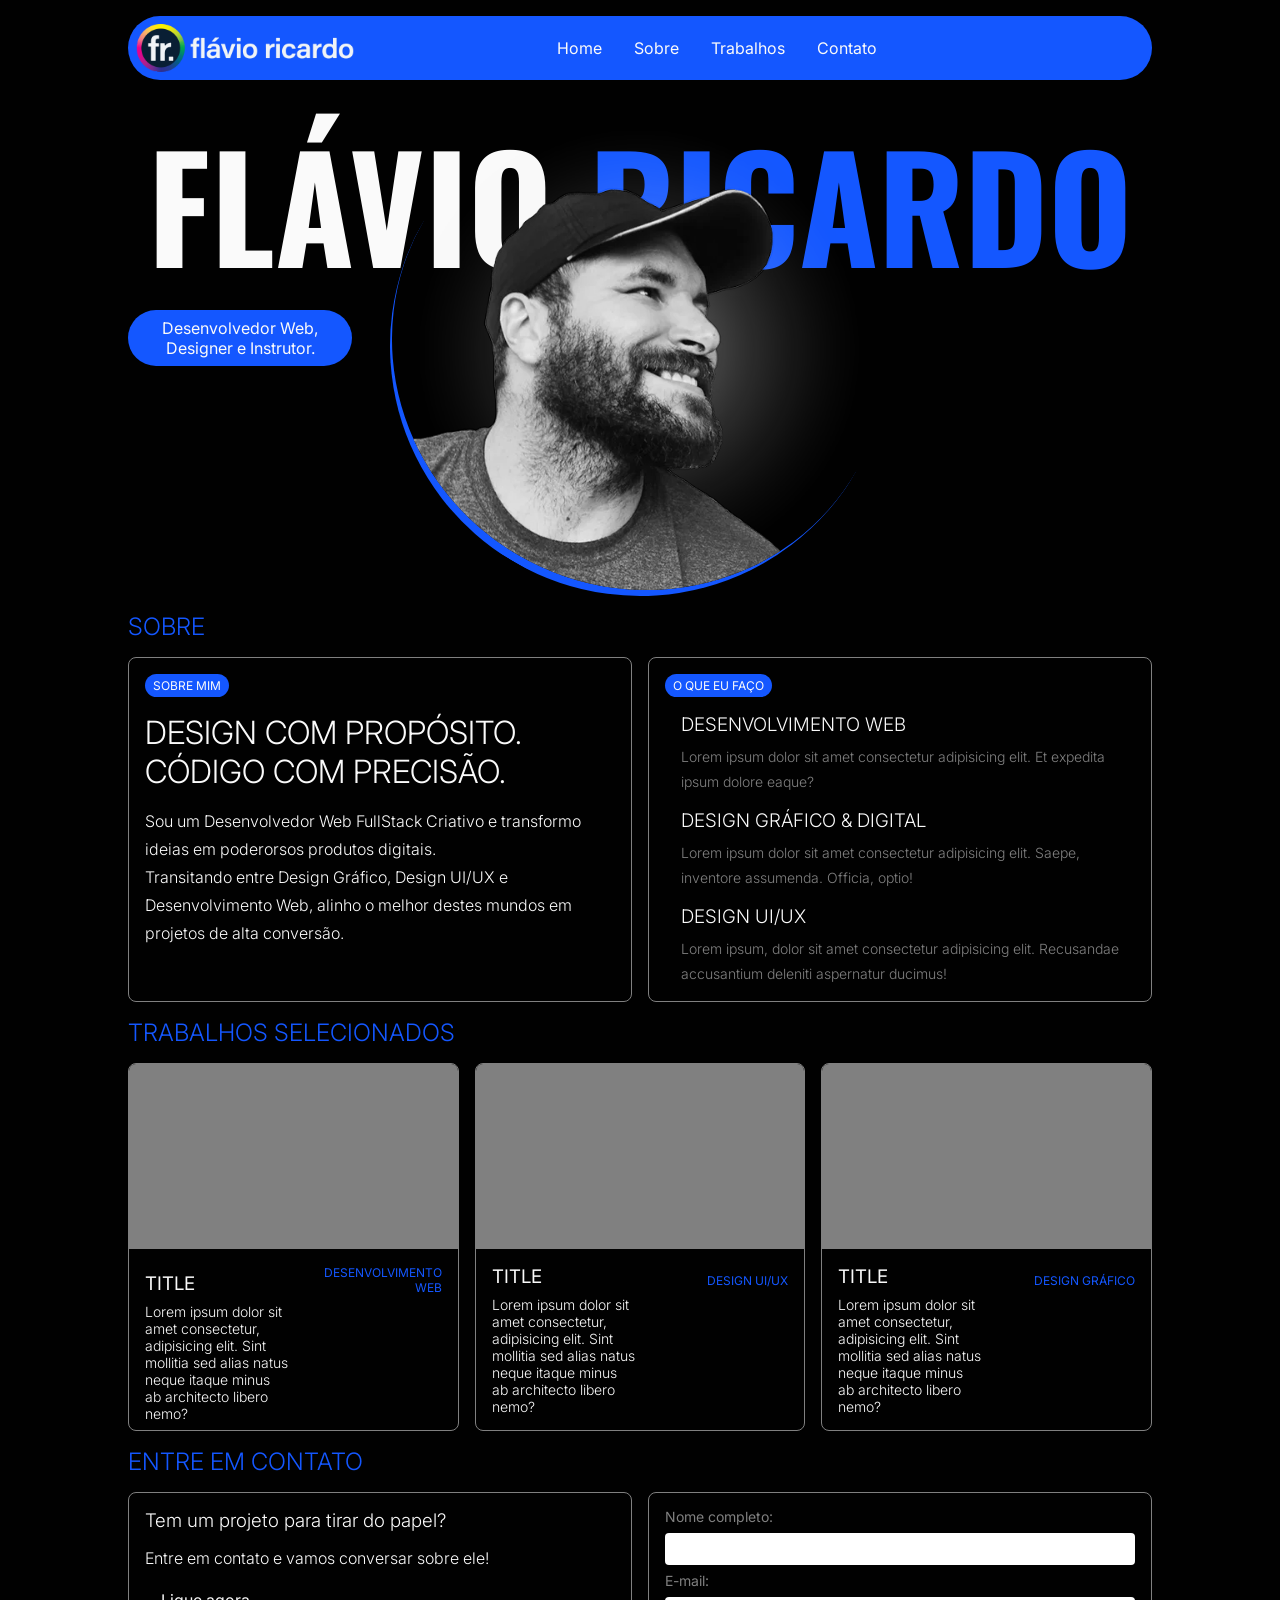
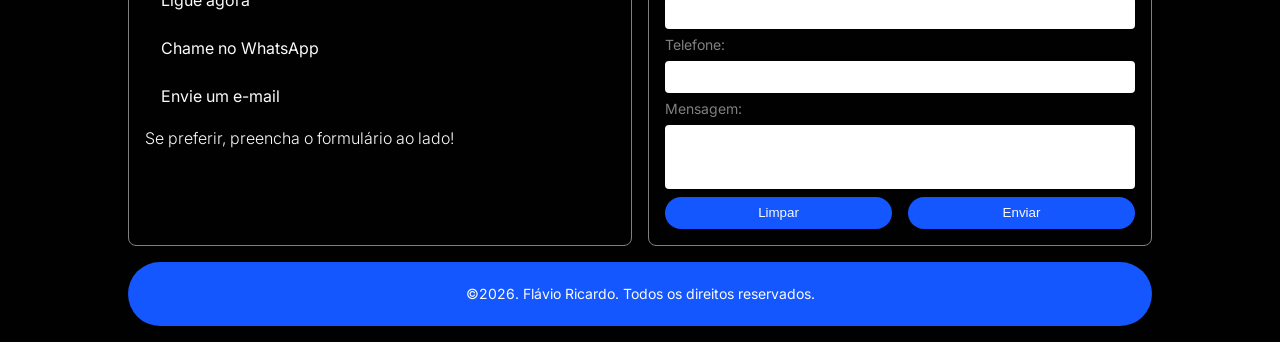
==== index.html @ 8a60a55b "feat(copyright): adiciona funcionalidade que atualiza ano no rodapé automaticamente" ====
<!DOCTYPE html>
<html lang="pt-BR">

<head>
    <meta charset="UTF-8">
    <meta name="viewport" content="width=device-width, initial-scale=1.0">
    <title>Porfolio Flávio Ricardo</title>
    <link rel="stylesheet" href="css/style.css">
    <script src="js/script.js" defer></script>
    <script src="js/fontawesome.js" defer></script>
</head>

<body>
    <header>
        <div class="logo">
            <img src="assets/flavio-ricardo-logo-300.webp" alt="">
        </div>
        <ul class="menu">
            <li><a href="">Home</a></li>
            <li><a href="">Sobre</a></li>
            <li><a href="">Trabalhos</a></li>
            <li><a href="">Contato</a></li>
        </ul>
        <ul class="social">
            <li><a href=""><i class="fa-brands fa-instagram"></i></a></li>
            <li><a href=""><i class="fa-brands fa-github"></i></a></li>
            <li><a href=""><i class="fa-brands fa-youtube"></i></a></li>
            <li><a href=""><i class="fa-brands fa-behance"></i></a></li>
        </ul>

    </header>
    <main>
        <section class="hero" id="inicio">
            <h1><span>Flávio</span> Ricardo</h1>
            <p class="lead">Desenvolvedor Web, Designer e Instrutor.</p>
            <div class="foto">
                <img src="assets/flavio-ricardo-600p.webp" alt="">
            </div>
        </section>
        <section class="sobre" id="sobre">
            <h2>Sobre</h2>
            <div class="about">
                <div class="badge">
                    <span>Sobre mim</span>
                </div>
                <h2>Design com propósito. Código com precisão.</h2>
                <p>Sou um Desenvolvedor Web FullStack Criativo e transformo ideias em poderorsos produtos digitais.</p>
                <p>Transitando entre Design Gráfico, Design UI/UX e Desenvolvimento Web, alinho o melhor destes mundos
                    em projetos de alta conversão.</p>
            </div>
            <div class="whatido">
                <div class="badge">
                    <span>O que eu faço</span>
                </div>
                <ul>
                    <li>
                        <i class="fa-solid fa-code"></i>
                        <h3>Desenvolvimento Web</h3>
                        <p>Lorem ipsum dolor sit amet consectetur adipisicing elit. Et expedita ipsum dolore eaque?</p>
                    </li>
                    <li>
                        <i class="fa-solid fa-palette"></i>
                        <h3>Design Gráfico & Digital</h3>
                        <p>Lorem ipsum dolor sit amet consectetur adipisicing elit. Saepe, inventore assumenda. Officia,
                            optio!</p>
                    </li>
                    <li>
                        <i class="fa-solid fa-display"></i>
                        <h3>Design UI/UX</h3>
                        <p>Lorem ipsum, dolor sit amet consectetur adipisicing elit. Recusandae accusantium deleniti
                            aspernatur ducimus!</p>
                    </li>
                </ul>
            </div>
        </section>
        <section class="trabalhos" id="trabalhos">
            <h2>Trabalhos Selecionados</h2>
            <div class="cards">
                <div class="card">
                    <div class="jobFoto"></div>
                    <div class="text">
                        <h3>title</h3>
                        <p>Lorem ipsum dolor sit amet consectetur, adipisicing elit. Sint mollitia sed alias natus neque
                            itaque minus ab architecto libero nemo?</p>
                        <span class="tipo">Desenvolvimento Web</span>
                        <button type="button" class="btnOpen">
                            <i class="fa-solid fa-arrow-right"></i>
                        </button>
                    </div>
                </div>
                <div class="card">
                    <div class="jobFoto"></div>
                    <div class="text">
                        <h3>title</h3>
                        <p>Lorem ipsum dolor sit amet consectetur, adipisicing elit. Sint mollitia sed alias natus neque
                            itaque minus ab architecto libero nemo?</p>
                        <span class="tipo">Design UI/UX</span>
                        <button type="button" class="btnOpen">
                            <i class="fa-solid fa-arrow-right"></i>
                        </button>
                    </div>
                </div>
                <div class="card">
                    <div class="jobFoto"></div>
                    <div class="text">
                        <h3>title</h3>
                        <p>Lorem ipsum dolor sit amet consectetur, adipisicing elit. Sint mollitia sed alias natus neque
                            itaque minus ab architecto libero nemo?</p>
                        <span class="tipo">Design Gráfico</span>
                        <button type="button" class="btnOpen">
                            <i class="fa-solid fa-arrow-right"></i>
                        </button>
                    </div>
                </div>
            </div>
        </section>
        <section class="contato" id="contato">
            <h2>Entre em contato</h2>
            <div class="dadosContato">
                <h3>Tem um projeto para tirar do papel?</h3>
                <p>Entre em contato e vamos conversar sobre ele!</p>
                <a href="tel:+5511947091137">
                    <i class="fa-solid fa-mobile-screen"></i>
                    Ligue agora
                </a>
                <a href="https://wa.me/5511947091137">
                    <i class="fa-brands fa-whatsapp"></i>
                    Chame no WhatsApp
                </a>
                <a href="mailto:contact@flavioricardo.com.br">
                    <i class="fa-regular fa-paper-plane"></i>
                    Envie um e-mail
                </a>
                <p>Se preferir, preencha o formulário ao lado!</p>
            </div>

            <form class="formContato">
                <label for="nome">Nome completo:</label>
                <input type="text" name="nome" id="nome" required>
                <label for="email">E-mail:</label>
                <input type="email" name="email" id="email" required>
                <label for="telefone">Telefone:</label>
                <input type="tel" name="telefone" id="telefone" required>
                <label for="msg">Mensagem:</label>
                <textarea name="msg" id="msg" required></textarea>
                <div class="btns">
                    <button type="reset">Limpar</button>
                    <button type="button" id="enviar">Enviar</button>
                </div>
            </form>

        </section>
    </main>
    <footer>
        <p>&copy;<span id="year"></span>. Flávio Ricardo. Todos os direitos reservados.</p>
    </footer>
</body>

</html>
---- css/style.css ----
@import url('https://fonts.googleapis.com/css2?family=Inter:ital,opsz,wght@0,14..32,100..900;1,14..32,100..900&family=Oswald:wght@200..700&display=swap');

:root {
    --primary: #1457ff;
    --dark: #010101;
    --light: #fafafa;
    --gray: gray;
    --inter: "Inter", sans-serif;
    --oswald: "Oswald", sans-serif;
    ;
}

* {
    padding: 0;
    margin: 0;
    box-sizing: border-box;
}

body {
    width: 100%;
    padding: 1rem;
    background-color: var(--dark);
}

header {
    width: 1024px;
    height: 4rem;
    background-color: var(--primary);
    margin: 0 auto;
    border-radius: 2rem;
    display: flex;
    align-items: center;
    justify-content: space-between;
    padding: .5rem;

    .logo {
        height: 3rem;

        img {
            height: 100%;
            display: block;
        }
    }

    .menu {
        display: flex;
        align-items: center;
        justify-content: center;
        height: 3rem;
        font-family: var(--inter);

        li {
            list-style-type: none;

            a {
                color: var(--light);
                display: flex;
                height: 3rem;
                width: fit-content;
                padding: 0.5rem 1rem;
                align-items: center;
                justify-content: center;
                text-decoration: none;
            }
        }
    }

    .social {
        display: flex;
        justify-content: center;
        align-items: center;
        gap: 1rem;
        padding-right: 1rem;

        li {
            list-style-type: none;

            a {
                width: 2rem;
                height: 2rem;
                font-size: 1.25rem;
                color: var(--light);
            }
        }
    }
}

main {
    width: 1024px;
    margin: 1rem auto;
    display: flex;
    flex-direction: column;
    gap: 1rem;

    .hero {
        width: 100%;
        height: 500px;
        position: relative;

        h1 {
            font-size: 9rem;
            text-align: center;
            font-family: var(--oswald);
            text-transform: uppercase;
            color: var(--primary);

            span {
                color: var(--light);
            }
        }

        .lead {
            display: flex;
            justify-content: center;
            align-items: center;
            background-color: var(--primary);
            width: 14rem;
            padding: .5rem 1rem;
            font-family: var(--inter);
            border-radius: 6rem;
            text-align: center;
            color: var(--light);
        }

        .foto {
            width: 500px;
            height: 500px;
            border-radius: 50%;
            overflow: hidden;
            position: absolute;
            top: 0;
            left: 50%;
            transform: translateX(-50%) rotate(30deg);
            border-bottom: 8px solid var(--primary);

            img {
                width: 100%;
                display: block;
                filter: saturate(0);
                transform: rotate(-30deg);
            }
        }
    }

    .sobre {
        width: 100%;
        display: grid;
        grid-template-columns: repeat(2, 1fr);
        gap: 1rem;

        h2 {
            font-size: 1.5rem;
            color: var(--primary);
            text-transform: uppercase;
            grid-column: span 2;
            font-family: var(--inter);
            font-weight: 300;
        }

        .about,
        .whatido {
            border: 1px solid var(--gray);
            border-radius: .5rem;
            padding: 1rem;

            .badge {
                width: fit-content;
                padding: .25rem .5rem;
                background-color: var(--primary);
                font-family: var(--inter);
                font-size: .75rem;
                color: var(--light);
                border-radius: 2rem;
                text-transform: uppercase;
            }

            h2 {
                font-family: var(--inter);
                color: var(--light);
                padding: 1rem 0;
                font-size: 2rem;
                font-weight: 300;
                width: 20ch;
            }

            p {
                color: var(--light);
                font-family: var(--inter);
                font-weight: 300;
                line-height: 1.75;
            }

            ul {
                width: 100%;

                li {
                    list-style-type: none;
                    display: grid;
                    grid-template-columns: repeat(4rem, 1fr);
                    grid-template-rows: repeat(2, 2rem);
                    gap: 0 1rem;
                    padding: 1rem 0;

                    i {
                        grid-column: 1;
                        grid-row: 1;
                        color: var(--light);
                        font-size: 1.5rem;
                        display: flex;
                        justify-content: center;
                        align-items: center;
                    }

                    h3 {
                        grid-column: 2;
                        grid-row: 1;
                        color: var(--light);
                        font-family: var(--inter);
                        font-size: 1.25;
                        font-weight: 300;
                        text-transform: uppercase;
                    }

                    p {
                        grid-column: 2;
                        grid-row: 2;
                        font-size: .875rem;
                        color: var(--gray);
                    }
                }
            }
        }
    }

    .trabalhos {
        width: 100%;

        h2 {
            font-size: 1.5rem;
            color: var(--primary);
            text-transform: uppercase;
            grid-column: span 2;
            font-family: var(--inter);
            font-weight: 300;
            margin-bottom: 1rem;
        }

        .cards {
            display: grid;
            grid-template-columns: repeat(3, 1fr);
            gap: 1rem;

            .card {
                border: 1px solid var(--gray);
                border-radius: .5rem;
                overflow: hidden;

                .jobFoto {
                    width: 100%;
                    aspect-ratio: 16/9;
                    background-color: var(--gray);

                    img {
                        width: 100%;
                        height: 100%;
                        object-fit: cover;
                    }
                }

                .text {
                    display: grid;
                    grid-template-columns: repeat(2, 1fr);
                    grid-template-rows: auto 1fr;
                    gap: 0.5rem;
                    padding: 1rem 1rem .5rem 1rem;
                    align-items: end;

                    h3 {
                        grid-column: 1;
                        color: var(--light);
                        font-family: var(--inter);
                        font-weight: 400;
                        text-transform: uppercase;
                        display: flex;
                        align-items: center;
                    }

                    p {
                        grid-row: 2/4;
                        grid-column: 1;
                        font-family: var(--inter);
                        font-weight: 300;
                        color: var(--light);
                        font-size: .875rem;
                    }

                    .tipo {
                        grid-column: 2;
                        display: flex;
                        align-items: center;
                        text-align: right;
                        color: var(--primary);
                        font-size: .75rem;
                        text-transform: uppercase;
                        font-family: var(--inter);
                        justify-self: end;
                    }

                    .btnOpen {
                        grid-row: 2;
                        grid-column: 2;
                        width: 2rem;
                        height: 2rem;
                        place-self: end;
                        appearance: none;
                        border: none;
                        background-color: transparent;

                        i {
                            transform: rotate(-45deg);
                            font-size: 1.5rem;
                            color: var(--gray);
                            transition: 300ms ease all;

                            &:hover {
                                color: var(--primary);
                                cursor: pointer;
                            }
                        }
                    }
                }
            }
        }
    }

    .contato {
        width: 100%;
        display: grid;
        grid-template-columns: repeat(2, 1fr);
        grid-template-rows: auto 1fr;
        gap: 1rem;

        h2 {
            width: 100%;
            font-size: 1.5rem;
            color: var(--primary);
            text-transform: uppercase;
            grid-column: span 2;
            font-family: var(--inter);
            font-weight: 300;
        }

        .dadosContato {
            border: 1px solid var(--gray);
            border-radius: .5rem;
            padding: 1rem;
            display: flex;
            flex-direction: column;
            gap: 1rem;

            h3,
            p {
                font-family: var(--inter);
                color: var(--light);
                font-weight: 300;
            }

            a {
                color: var(--light);
                display: flex;
                gap: 1rem;
                align-items: center;
                height: 2rem;
                font-family: var(--inter);
                text-decoration: none;

                i {
                    font-size: 1.5rem;
                }

                &:hover {
                    color: var(--primary);
                }
            }
        }

        .formContato {
            border: 1px solid var(--gray);
            border-radius: .5rem;
            padding: 1rem;
            display: flex;
            flex-direction: column;
            display: flex;
            flex-direction: column;
            gap: .5rem;

            label {
                color: var(--gray);
                font-family: var(--inter);
                font-size: .875rem;
                line-height: 1rem;
            }

            input {
                width: 100%;
                height: 2rem;
                border: none;
                border-radius: .25rem;
                font-size: 1rem;
                padding: 0.5rem;
                color: var(--dark);
            }

            textarea {
                width: 100%;
                height: 4rem;
                border: none;
                border-radius: .25rem;
                font-size: 1rem;
                padding: 0.5rem;
                color: var(--dark);
                resize: none;
            }

            .btns {
                width: 100%;
                display: flex;
                gap: 1rem;

                button {
                    width: 50%;
                    height: 2rem;
                    border: none;
                    background-color: var(--primary);
                    color: var(--light);
                    border-radius: 2rem;
                }
            }
        }
    }
}

footer {
    width: 1024px;
    height: 4rem;
    margin: 0 auto;
    background-color: var(--primary);
    display: flex;
    justify-content: center;
    align-items: center;
    border-radius: 2rem;

    p {
        font-family: var(--inter);
        color: var(--light);
        font-size: .875rem;
    }
}
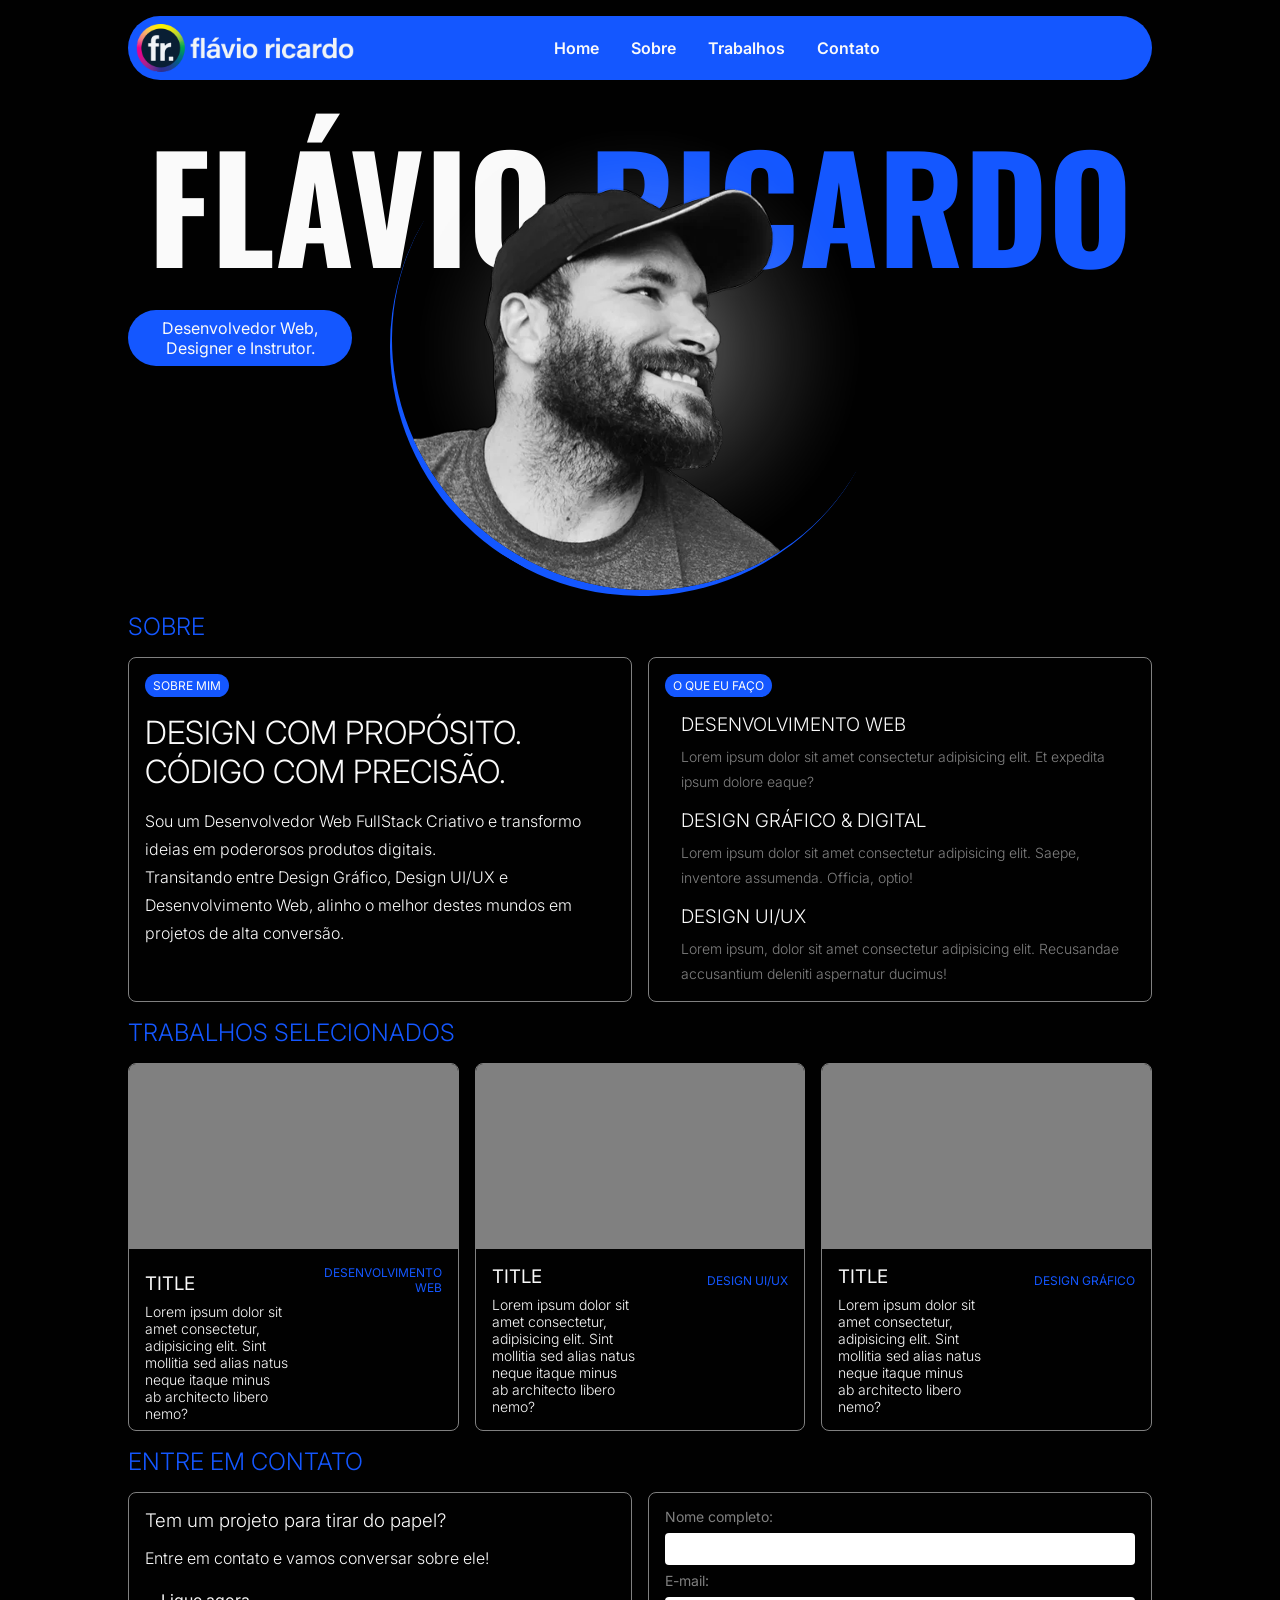
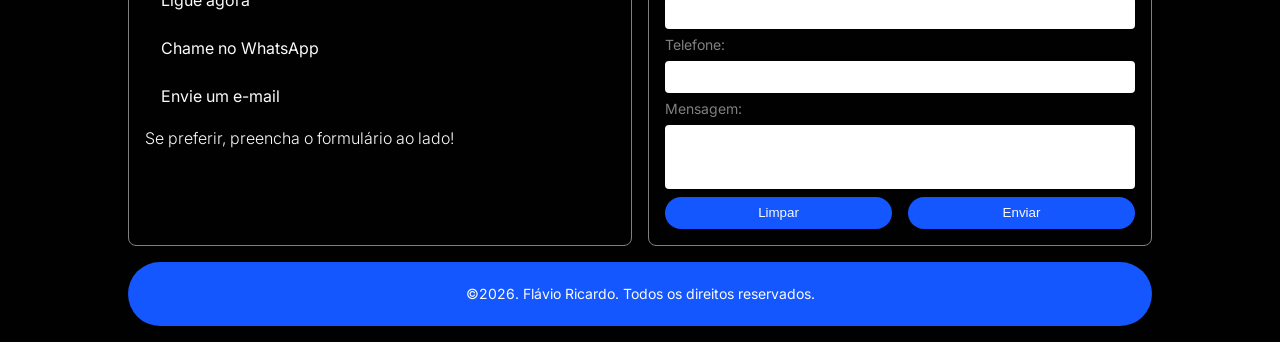
==== commit 8ee0983a: "style(main): adiciona ajustes do arquivo css" ====
--- a/index.html
+++ b/index.html
@@ -148,7 +148,6 @@
                     <button type="button" id="enviar">Enviar</button>
                 </div>
             </form>
-
         </section>
     </main>
     <footer>
--- a/css/style.css
+++ b/css/style.css
@@ -20,6 +20,11 @@
     width: 100%;
     padding: 1rem;
     background-color: var(--dark);
+}
+
+a {
+    text-decoration: none;
+    transition: 300ms ease all;
 }
 
 header {
@@ -61,6 +66,11 @@
                 align-items: center;
                 justify-content: center;
                 text-decoration: none;
+                font-weight: 600;
+
+                &:hover {
+                    color: var(--dark);
+                }
             }
         }
     }
@@ -74,12 +84,21 @@
 
         li {
             list-style-type: none;
+            transition: 300ms ease all;
 
             a {
                 width: 2rem;
                 height: 2rem;
                 font-size: 1.25rem;
                 color: var(--light);
+            }
+
+            &:hover {
+                transform: scale(1.25);
+
+                a {
+                    color: var(--dark);
+                }
             }
         }
     }
@@ -138,7 +157,15 @@
                 display: block;
                 filter: saturate(0);
                 transform: rotate(-30deg);
-            }
+                transition: 300ms ease all;
+
+                &:hover {
+                    filter: saturate(0.5);
+                }
+
+            }
+
+
         }
     }
 
@@ -200,6 +227,7 @@
                     grid-template-rows: repeat(2, 2rem);
                     gap: 0 1rem;
                     padding: 1rem 0;
+                    transition: 300ms ease all;
 
                     i {
                         grid-column: 1;
@@ -209,6 +237,7 @@
                         display: flex;
                         justify-content: center;
                         align-items: center;
+                        transition: 300ms ease all;
                     }
 
                     h3 {
@@ -219,6 +248,7 @@
                         font-size: 1.25;
                         font-weight: 300;
                         text-transform: uppercase;
+                        transition: 300ms ease all;
                     }
 
                     p {
@@ -226,6 +256,19 @@
                         grid-row: 2;
                         font-size: .875rem;
                         color: var(--gray);
+                        transition: 300ms ease all;
+                    }
+
+                    &:hover {
+
+                        i,
+                        h3 {
+                            color: var(--primary);
+                        }
+
+                        p {
+                            color: var(--light);
+                        }
                     }
                 }
             }
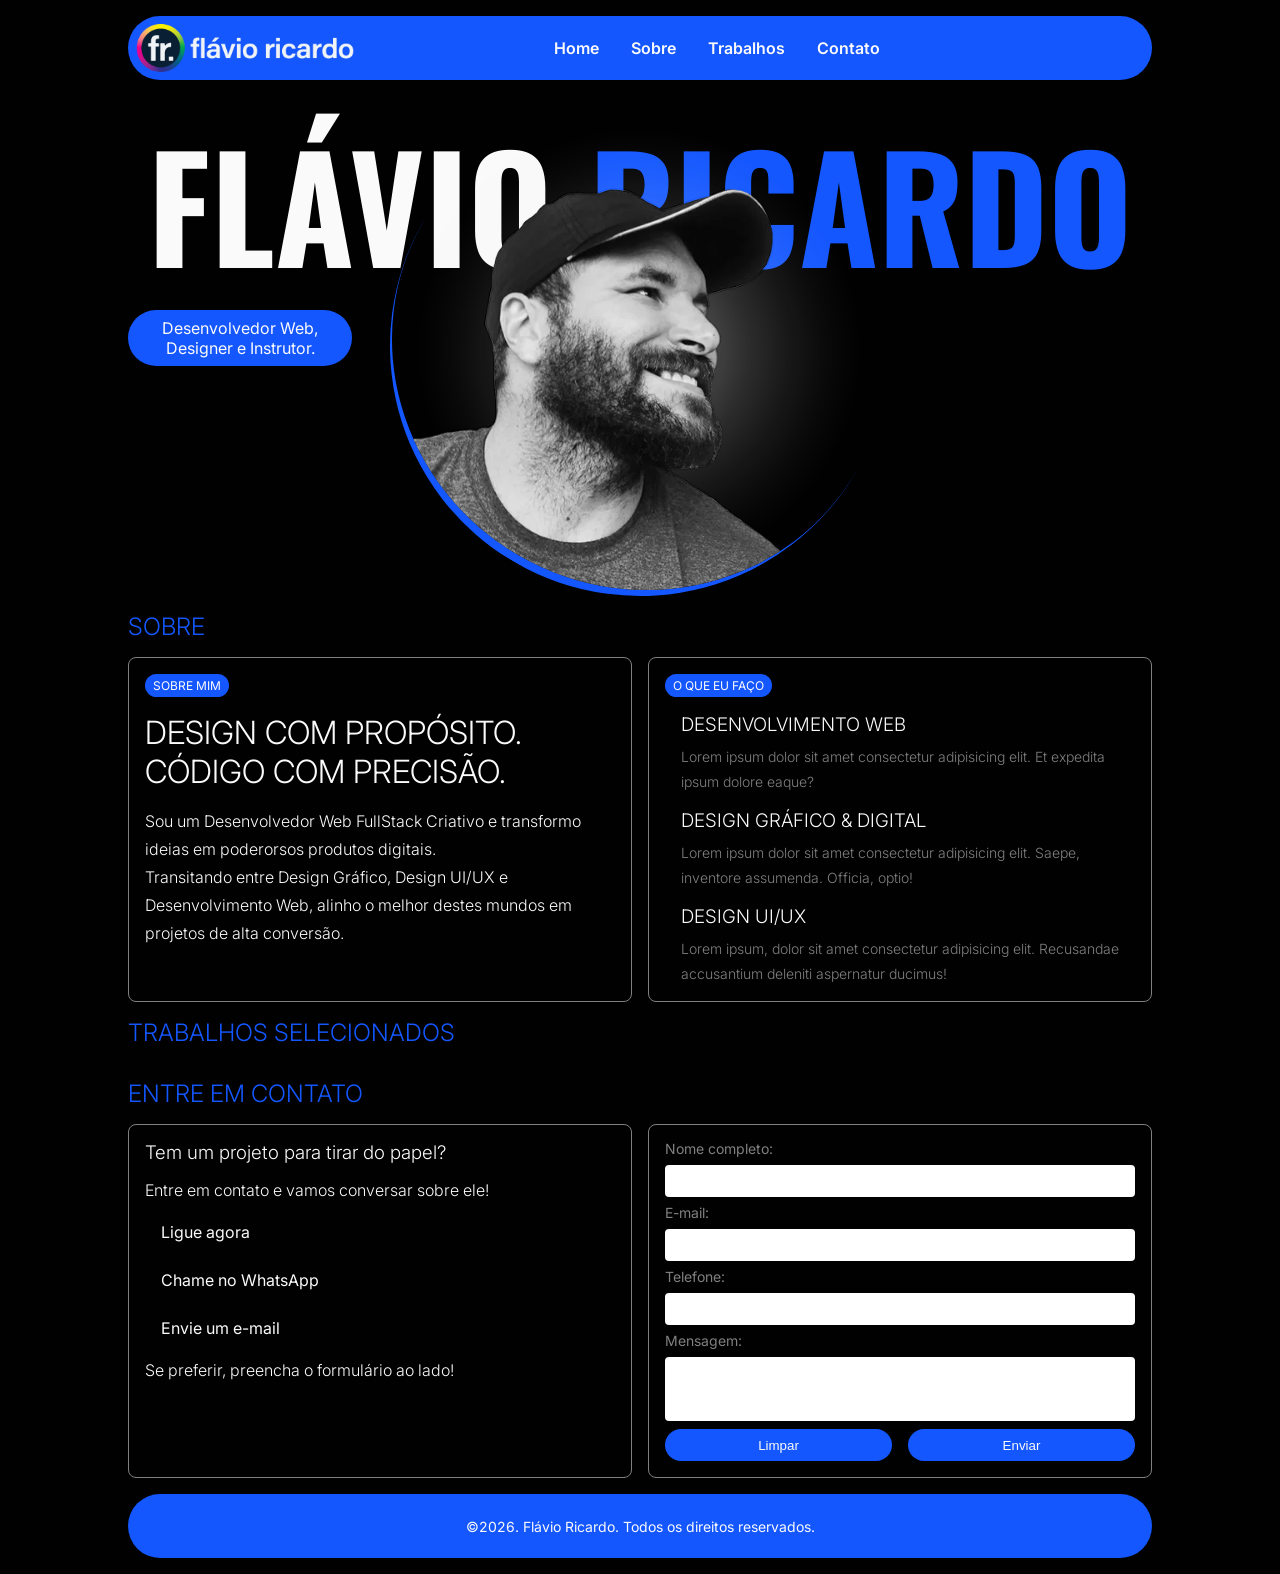
==== commit 05c6b9a7: "feat(modal): adiciona a estrutura e estilização do modal" ====
--- a/index.html
+++ b/index.html
@@ -73,47 +73,14 @@
                 </ul>
             </div>
         </section>
+        <!-- Trabalhos -->
         <section class="trabalhos" id="trabalhos">
             <h2>Trabalhos Selecionados</h2>
-            <div class="cards">
-                <div class="card">
-                    <div class="jobFoto"></div>
-                    <div class="text">
-                        <h3>title</h3>
-                        <p>Lorem ipsum dolor sit amet consectetur, adipisicing elit. Sint mollitia sed alias natus neque
-                            itaque minus ab architecto libero nemo?</p>
-                        <span class="tipo">Desenvolvimento Web</span>
-                        <button type="button" class="btnOpen">
-                            <i class="fa-solid fa-arrow-right"></i>
-                        </button>
-                    </div>
-                </div>
-                <div class="card">
-                    <div class="jobFoto"></div>
-                    <div class="text">
-                        <h3>title</h3>
-                        <p>Lorem ipsum dolor sit amet consectetur, adipisicing elit. Sint mollitia sed alias natus neque
-                            itaque minus ab architecto libero nemo?</p>
-                        <span class="tipo">Design UI/UX</span>
-                        <button type="button" class="btnOpen">
-                            <i class="fa-solid fa-arrow-right"></i>
-                        </button>
-                    </div>
-                </div>
-                <div class="card">
-                    <div class="jobFoto"></div>
-                    <div class="text">
-                        <h3>title</h3>
-                        <p>Lorem ipsum dolor sit amet consectetur, adipisicing elit. Sint mollitia sed alias natus neque
-                            itaque minus ab architecto libero nemo?</p>
-                        <span class="tipo">Design Gráfico</span>
-                        <button type="button" class="btnOpen">
-                            <i class="fa-solid fa-arrow-right"></i>
-                        </button>
-                    </div>
-                </div>
+            <div class="cards" id="cardsContainer">
+
             </div>
         </section>
+        <!-- Contato -->
         <section class="contato" id="contato">
             <h2>Entre em contato</h2>
             <div class="dadosContato">
@@ -150,6 +117,26 @@
             </form>
         </section>
     </main>
+    <div class="modal-overlay" id="modalOverlay" aria-hidden="true">
+        <div class="modal-content">
+            <button type="button" class="btnClose" aria-label="Fechar Modal">
+                <i class="fa-solid fa-xmark"></i>
+            </button>
+            <div class="card modal-card">
+                <div class="jobFoto">
+                    <img id="modalImg" src="" alt="">
+                </div>
+                <div class="text">
+                    <h3 id="titleModal"></h3>
+                    <span class="tipo" id="modalTipo"></span>
+                    <p id="modalDesc"></p>
+                    <a href="" target="_blank" rel="noopener noreferrer" class="btnModalLink" id="modalLink">
+                        Ver projeto online <i class="fa-solid fa-square-up-right"></i>
+                    </a>
+                </div>
+            </div>
+        </div>
+    </div>
     <footer>
         <p>&copy;<span id="year"></span>. Flávio Ricardo. Todos os direitos reservados.</p>
     </footer>
--- a/css/style.css
+++ b/css/style.css
@@ -20,6 +20,7 @@
     width: 100%;
     padding: 1rem;
     background-color: var(--dark);
+    position: relative;
 }
 
 a {
@@ -483,6 +484,133 @@
     }
 }
 
+/* Modal */
+.modal-overlay {
+    position: fixed;
+    inset: 0;
+    background-color: #00000080;
+    backdrop-filter: blur(8px);
+    display: none;
+    align-items: center;
+    justify-content: center;
+    z-index: 999;
+    opacity: 0;
+    transition: opacity 300ms ease;
+
+    &.active {
+        display: flex;
+        opacity: 1;
+    }
+
+    .modal-content {
+        position: relative;
+        max-width: 600px;
+        width: 100%;
+        background-color: var(--dark);
+        border: 1px solid var(--light);
+        border-radius: 1rem;
+        padding: 1rem;
+        box-shadow: 0 .5rem 1rem #88888888;
+        animation: modalIn 300ms ease-in;
+
+        .btnClose {
+            position: absolute;
+            top: .5rem;
+            right: .5rem;
+            background-color: #fafafa80;
+            border: 1px solid var(--gray);
+            width: 1.5rem;
+            height: 1.5rem;
+            border-radius: 50%;
+            display: flex;
+            align-items: center;
+            justify-content: center;
+            color: var(--light);
+            font-size: 1.25rem;
+            transition: 300ms ease all;
+
+            &:hover {
+                background-color: var(--primary);
+                border-color: var(--primary);
+                color: var(--light);
+            }
+        }
+
+        .modal-card {
+            border: none;
+
+            .jobFoto {
+                width: 100%;
+                max-height: 420px;
+                aspect-ratio: 9/16;
+                background-color: var(--gray);
+
+                img {
+                    width: 100%;
+                    height: 100%;
+                    object-fit: cover;
+                }
+            }
+
+            .text {
+                display: flex;
+                flex-direction: column;
+                gap: 0.7rem;
+                padding: 1rem;
+                align-items: flex-start;
+                font-family: var(--inter);
+
+                h3 {
+                    font-size: 1.25rem;
+                    color: var(--light);
+                    font-family: var(--oswald);
+                }
+
+                .tipo {
+                    color: var(--light);
+                    background-color: var(--primary);
+                    font-size: .75rem;
+                    padding: 0.25rem .5rem;
+                    border-radius: 1rem;
+                }
+
+                p {
+                    color: var(--light);
+                }
+
+                .btnModalLink {
+                    display: flex;
+                    align-items: center;
+                    justify-content: center;
+                    gap: 0.5rem;
+                    border: 1px solid var(--primary);
+                    padding: .5rem 1rem;
+                    border-radius: 1.5rem;
+                    color: var(--primary);
+                    font-size: .875rem;
+                    font-weight: 600;
+
+                    &:hover {
+                        background-color: var(--light);
+                    }
+                }
+            }
+        }
+    }
+}
+
+@keyframes modalIn {
+    from {
+        transform: translateY(20px) scale(.1);
+        opacity: 0;
+    }
+
+    to {
+        transform: translateY(0) scale(1);
+        opacity: 1;
+    }
+}
+
 footer {
     width: 1024px;
     height: 4rem;
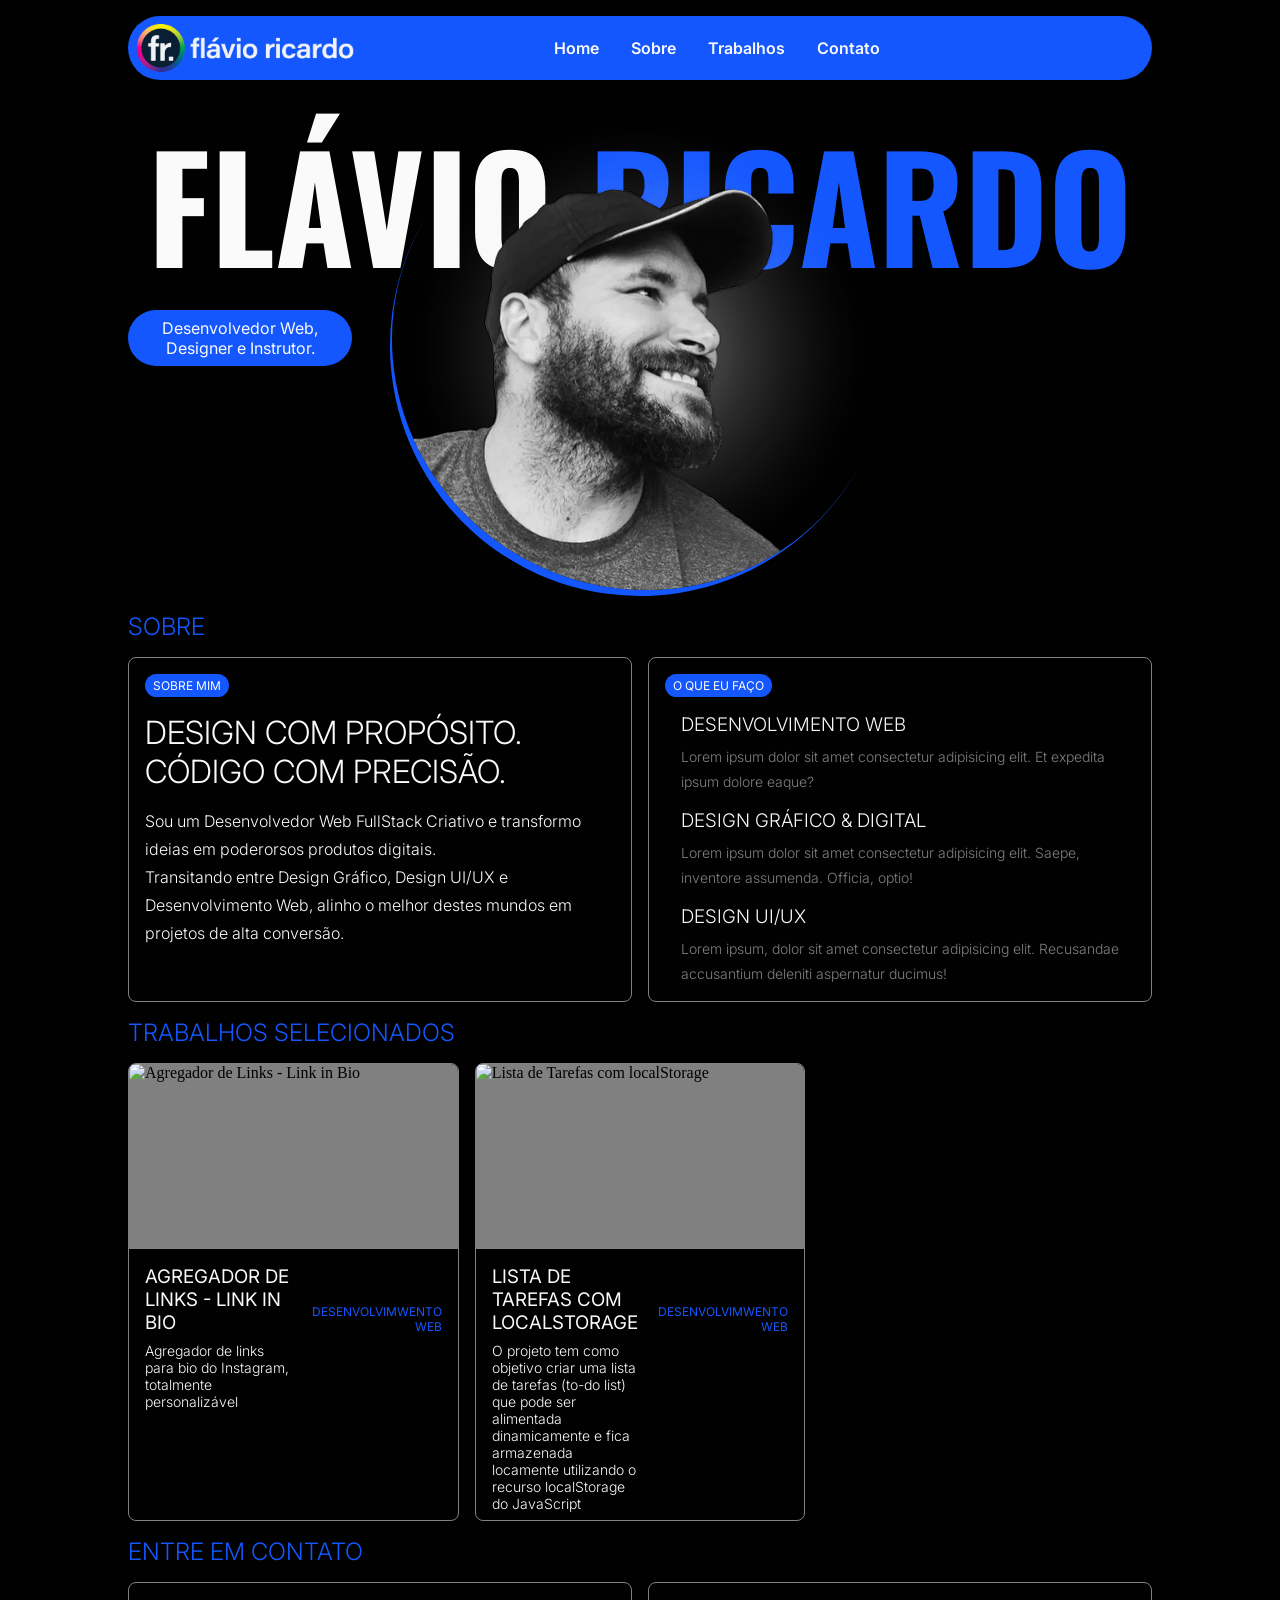
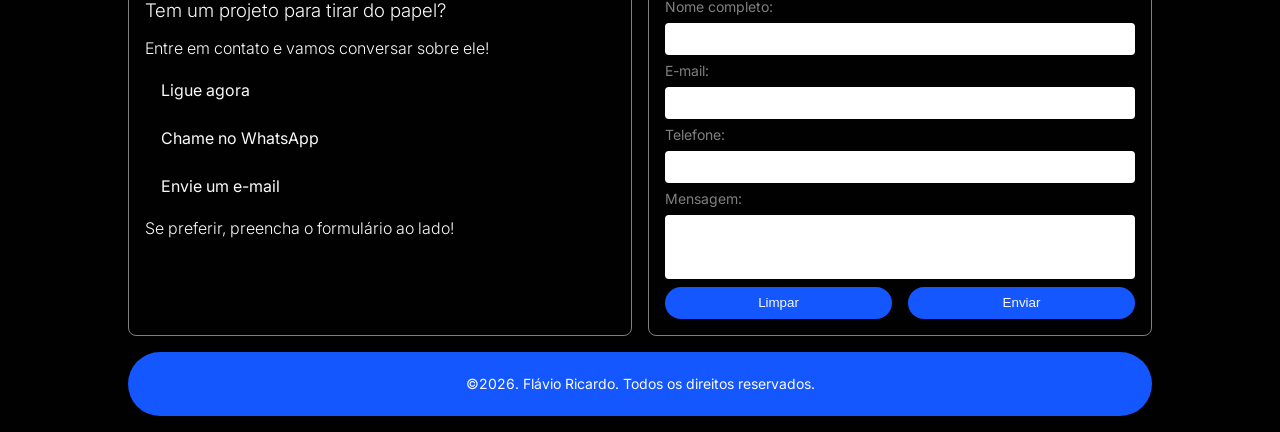
==== commit 0f379e2f: "feat(modal js): adiciona funcionalidades js ao modal, incluindo array de objetos para preenchimento " ====
--- a/index.html
+++ b/index.html
@@ -4,6 +4,8 @@
 <head>
     <meta charset="UTF-8">
     <meta name="viewport" content="width=device-width, initial-scale=1.0">
+    <meta name="description"
+        content="Site desenvolvido para fins educacionais. Não tem como objetivo clonar as funcionalidades de um site real.">
     <title>Porfolio Flávio Ricardo</title>
     <link rel="stylesheet" href="css/style.css">
     <script src="js/script.js" defer></script>
@@ -119,7 +121,7 @@
     </main>
     <div class="modal-overlay" id="modalOverlay" aria-hidden="true">
         <div class="modal-content">
-            <button type="button" class="btnClose" aria-label="Fechar Modal">
+            <button type="button" class="btnClose" aria-label="Fechar Modal" id="modalClose">
                 <i class="fa-solid fa-xmark"></i>
             </button>
             <div class="card modal-card">
--- a/css/style.css
+++ b/css/style.css
@@ -361,7 +361,6 @@
                         background-color: transparent;
 
                         i {
-                            transform: rotate(-45deg);
                             font-size: 1.5rem;
                             color: var(--gray);
                             transition: 300ms ease all;
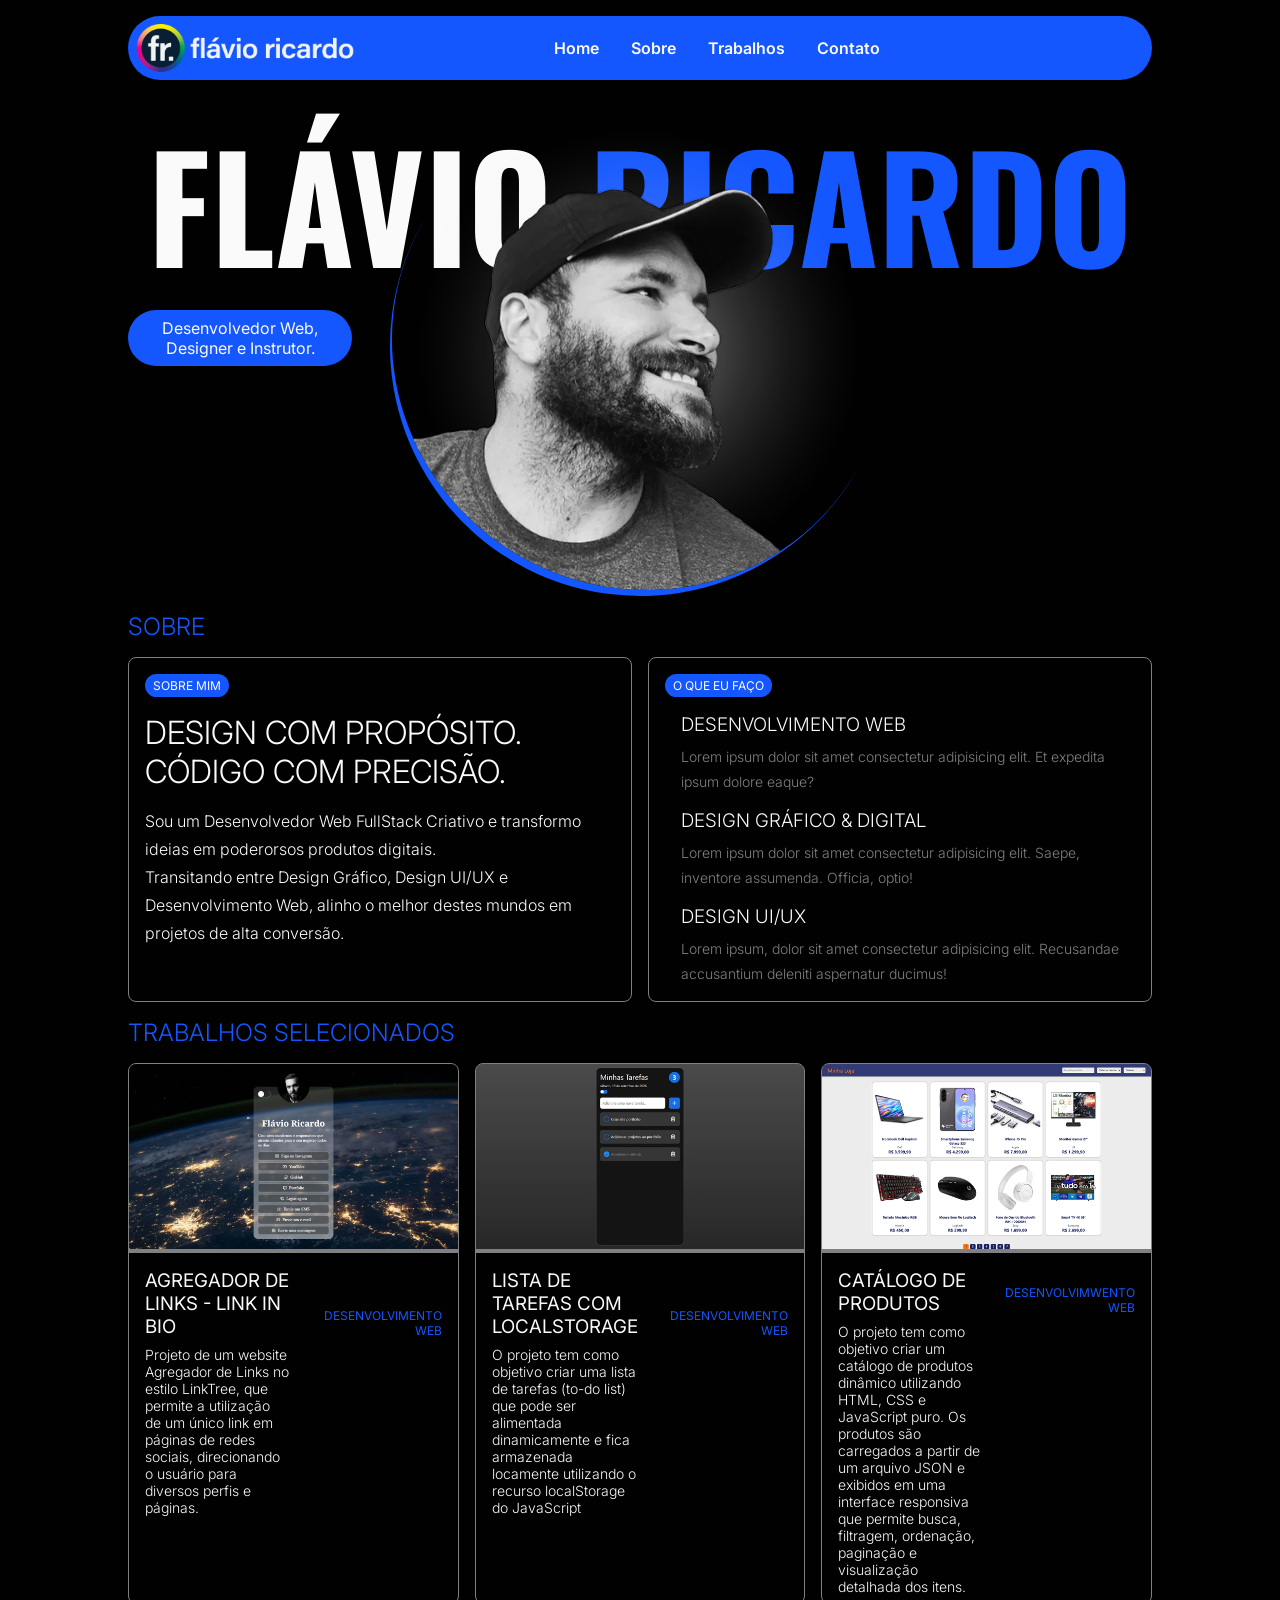
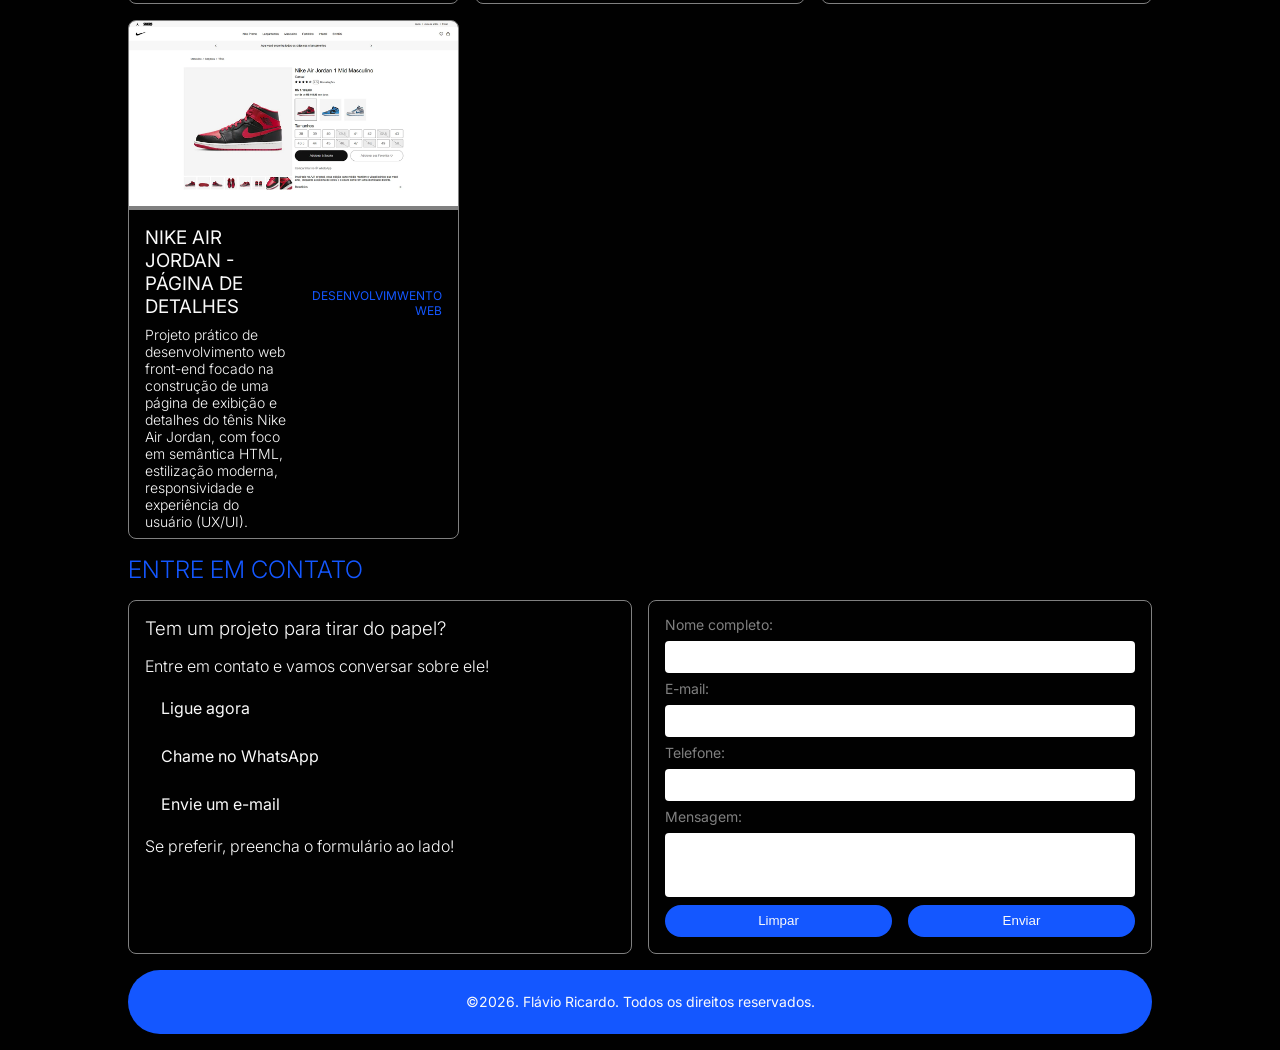
==== commit e128b2c2: "feat(favicon): adiciona favicon ao projeto" ====
--- a/index.html
+++ b/index.html
@@ -6,6 +6,25 @@
     <meta name="viewport" content="width=device-width, initial-scale=1.0">
     <meta name="description"
         content="Site desenvolvido para fins educacionais. Não tem como objetivo clonar as funcionalidades de um site real.">
+    <!-- Favicon -->
+    <link rel="apple-touch-icon" sizes="57x57" href="favicon/apple-icon-57x57.png">
+    <link rel="apple-touch-icon" sizes="60x60" href="favicon/apple-icon-60x60.png">
+    <link rel="apple-touch-icon" sizes="72x72" href="favicon/apple-icon-72x72.png">
+    <link rel="apple-touch-icon" sizes="76x76" href="favicon/apple-icon-76x76.png">
+    <link rel="apple-touch-icon" sizes="114x114" href="favicon/apple-icon-114x114.png">
+    <link rel="apple-touch-icon" sizes="120x120" href="favicon/apple-icon-120x120.png">
+    <link rel="apple-touch-icon" sizes="144x144" href="favicon/apple-icon-144x144.png">
+    <link rel="apple-touch-icon" sizes="152x152" href="favicon/apple-icon-152x152.png">
+    <link rel="apple-touch-icon" sizes="180x180" href="favicon/apple-icon-180x180.png">
+    <link rel="icon" type="image/png" sizes="192x192" href="favicon/android-icon-192x192.png">
+    <link rel="icon" type="image/png" sizes="32x32" href="favicon/favicon-32x32.png">
+    <link rel="icon" type="image/png" sizes="96x96" href="favicon/favicon-96x96.png">
+    <link rel="icon" type="image/png" sizes="16x16" href="favicon/favicon-16x16.png">
+    <link rel="manifest" href="favicon/manifest.json">
+    <meta name="msapplication-TileColor" content="#ffffff">
+    <meta name="msapplication-TileImage" content="favicon/ms-icon-144x144.png">
+    <meta name="theme-color" content="#ffffff">
+    <!-- Fim Favicon -->
     <title>Porfolio Flávio Ricardo</title>
     <link rel="stylesheet" href="css/style.css">
     <script src="js/script.js" defer></script>
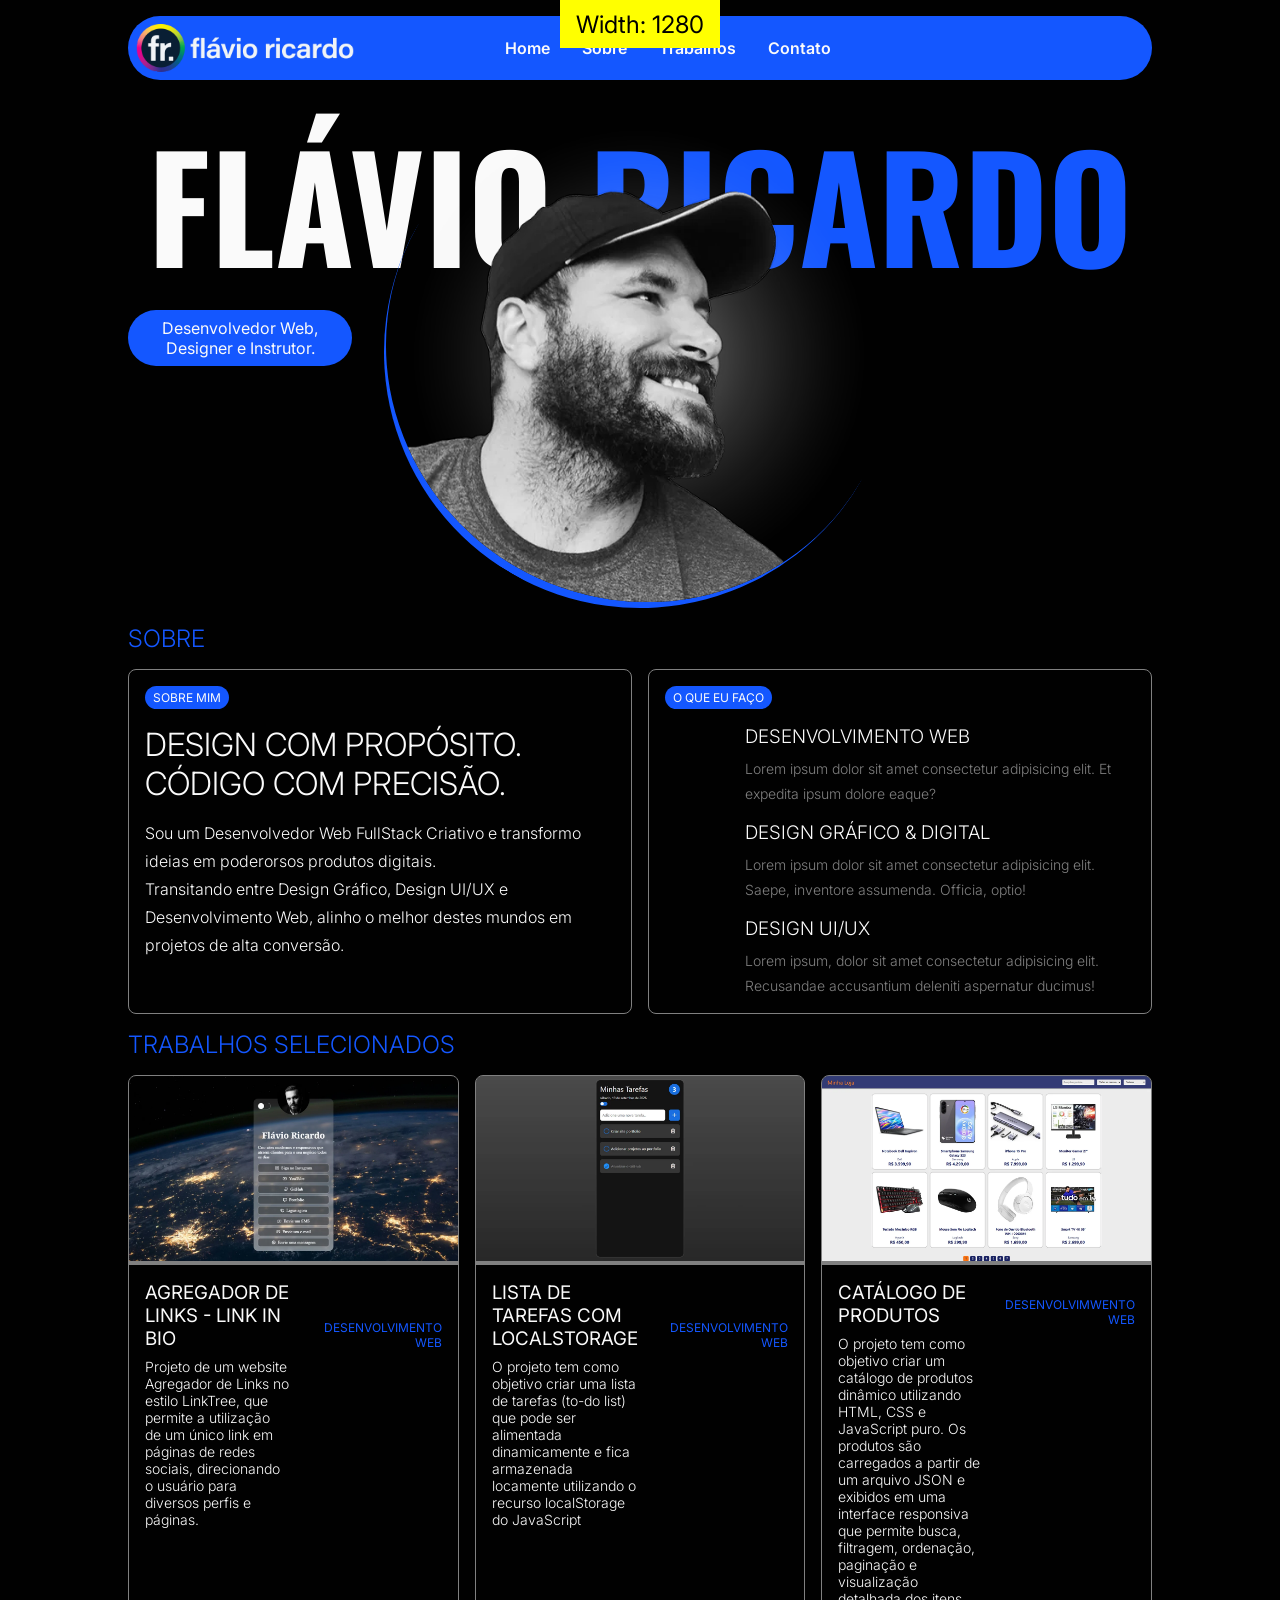
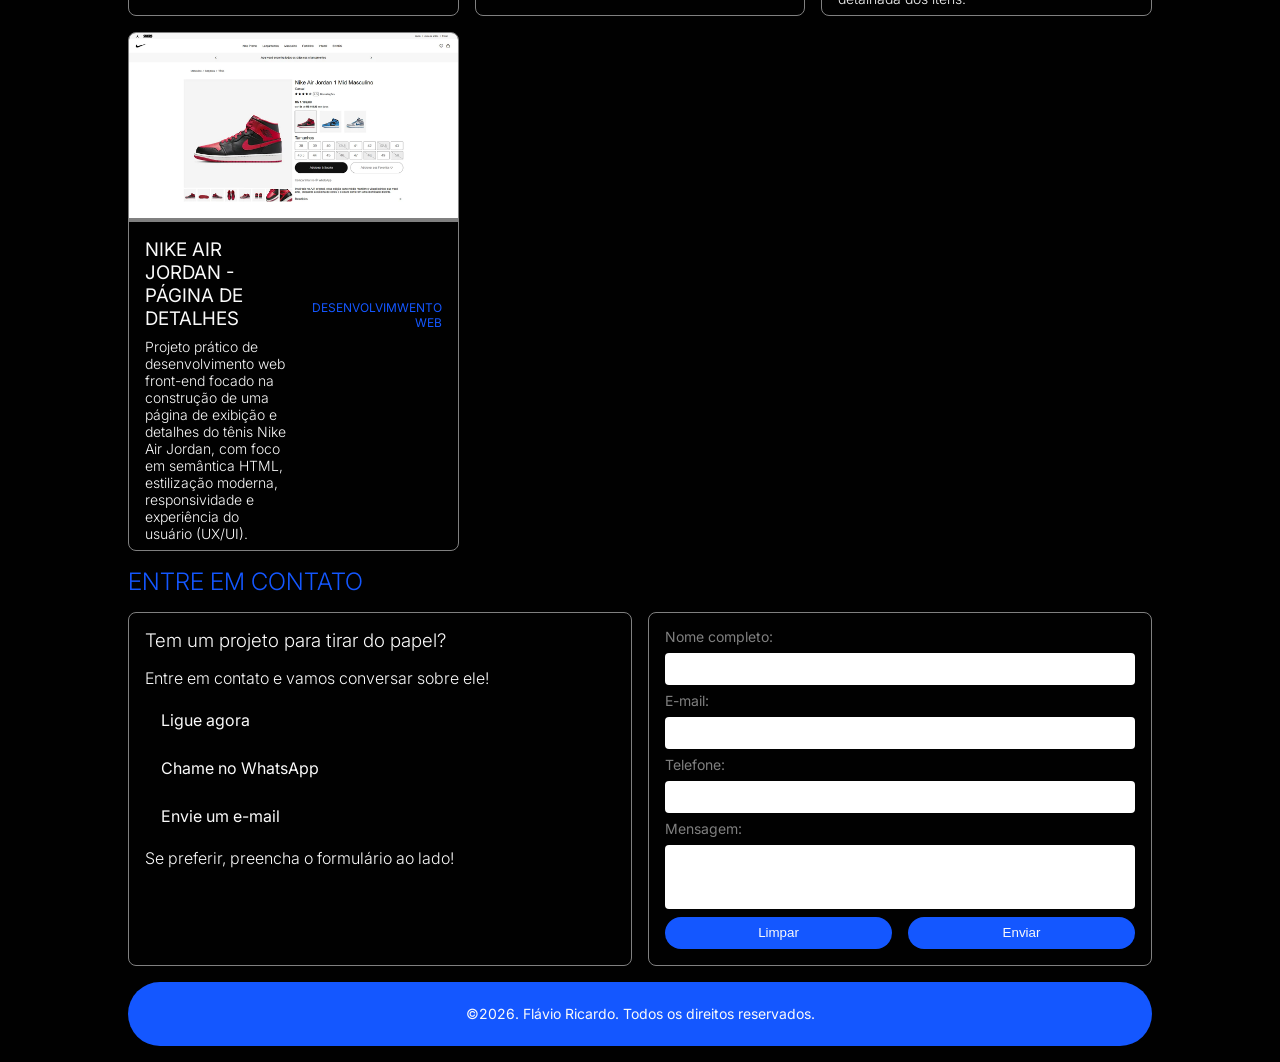
==== commit 8dcd6605: "feat(responsividade): adiciona responsividade ao projeto" ====
--- a/index.html
+++ b/index.html
@@ -6,6 +6,20 @@
     <meta name="viewport" content="width=device-width, initial-scale=1.0">
     <meta name="description"
         content="Site desenvolvido para fins educacionais. Não tem como objetivo clonar as funcionalidades de um site real.">
+    <!-- Open Graph -->
+    <meta property="og:title" content="Flávio Ricardo | Portfolio Web">
+    <meta property="og:description"
+        content="Portfolio de projetos de desenvolvimento web front-end realizados durante o Curso de Webdesigner Front-end no SENAI/SP">
+    <meta property="og:type" content="website">
+    <meta property="og:url" content="https://fhricardo.github.io/portfolio-novo/">
+    <meta property="og:site_name" content="Flávio Ricardo | Portfolio Web">
+    <meta property="og:locale" content="pt_BR">
+    <!-- Open Graph Image -->
+    <meta property="og:image" content="https://fhricardo.github.io/portfolio-novo/assets/og-image.jpg">
+    <meta property="og:image:alt" content="Miniatura da Página de Portfolio">
+    <meta property="og:image:width" content="1200">
+    <meta property="og:image:height" content="630">
+
     <!-- Favicon -->
     <link rel="apple-touch-icon" sizes="57x57" href="favicon/apple-icon-57x57.png">
     <link rel="apple-touch-icon" sizes="60x60" href="favicon/apple-icon-60x60.png">
@@ -25,30 +39,35 @@
     <meta name="msapplication-TileImage" content="favicon/ms-icon-144x144.png">
     <meta name="theme-color" content="#ffffff">
     <!-- Fim Favicon -->
-    <title>Porfolio Flávio Ricardo</title>
+    <title>Flávio Ricardo | Portfolio Web</title>
     <link rel="stylesheet" href="css/style.css">
     <script src="js/script.js" defer></script>
     <script src="js/fontawesome.js" defer></script>
 </head>
 
 <body>
+    <div class="showSize"></div>
     <header>
         <div class="logo">
             <img src="assets/flavio-ricardo-logo-300.webp" alt="">
         </div>
-        <ul class="menu">
-            <li><a href="">Home</a></li>
-            <li><a href="">Sobre</a></li>
-            <li><a href="">Trabalhos</a></li>
-            <li><a href="">Contato</a></li>
-        </ul>
-        <ul class="social">
-            <li><a href=""><i class="fa-brands fa-instagram"></i></a></li>
-            <li><a href=""><i class="fa-brands fa-github"></i></a></li>
-            <li><a href=""><i class="fa-brands fa-youtube"></i></a></li>
-            <li><a href=""><i class="fa-brands fa-behance"></i></a></li>
-        </ul>
-
+        <button type="button" class="btnMenu" id="btnMenu">
+            <i class="fa-solid fa-bars"></i>
+        </button>
+        <nav>
+            <ul class="menu">
+                <li><a href="">Home</a></li>
+                <li><a href="">Sobre</a></li>
+                <li><a href="">Trabalhos</a></li>
+                <li><a href="">Contato</a></li>
+            </ul>
+            <ul class="social">
+                <li><a href=""><i class="fa-brands fa-instagram"></i></a></li>
+                <li><a href=""><i class="fa-brands fa-github"></i></a></li>
+                <li><a href=""><i class="fa-brands fa-youtube"></i></a></li>
+                <li><a href=""><i class="fa-brands fa-behance"></i></a></li>
+            </ul>
+        </nav>
     </header>
     <main>
         <section class="hero" id="inicio">
@@ -161,6 +180,16 @@
     <footer>
         <p>&copy;<span id="year"></span>. Flávio Ricardo. Todos os direitos reservados.</p>
     </footer>
+    <script>
+        function mostraTamanho() {
+            const largura = window.innerWidth
+            const altura = window.innerHeight
+            const texto = document.querySelector('.showSize')
+            texto.innerHTML = `Width: ${largura}`
+        }
+        mostraTamanho()
+        window.addEventListener('resize', mostraTamanho)
+    </script>
 </body>
 
 </html>
--- a/css/style.css
+++ b/css/style.css
@@ -16,6 +16,10 @@
     box-sizing: border-box;
 }
 
+html {
+    transition: 300ms ease all;
+}
+
 body {
     width: 100%;
     padding: 1rem;
@@ -29,7 +33,7 @@
 }
 
 header {
-    width: 1024px;
+    width: 64rem;
     height: 4rem;
     background-color: var(--primary);
     margin: 0 auto;
@@ -38,6 +42,8 @@
     align-items: center;
     justify-content: space-between;
     padding: .5rem;
+    position: relative;
+    z-index: 999;
 
     .logo {
         height: 3rem;
@@ -48,65 +54,83 @@
         }
     }
 
-    .menu {
+    .btnMenu {
+        width: 3rem;
+        height: 3rem;
+        border: none;
+        background-color: transparent;
+        color: var(--light);
+        font-size: 2rem;
+        display: none;
+    }
+
+    nav {
+        width: 65%;
         display: flex;
-        align-items: center;
-        justify-content: center;
-        height: 3rem;
-        font-family: var(--inter);
-
-        li {
-            list-style-type: none;
-
-            a {
-                color: var(--light);
-                display: flex;
-                height: 3rem;
-                width: fit-content;
-                padding: 0.5rem 1rem;
-                align-items: center;
-                justify-content: center;
-                text-decoration: none;
-                font-weight: 600;
+        justify-content: space-between;
+
+        .menu {
+            display: flex;
+            align-items: center;
+            justify-content: center;
+            height: 3rem;
+            font-family: var(--inter);
+
+            li {
+                list-style-type: none;
+
+                a {
+                    color: var(--light);
+                    display: flex;
+                    height: 3rem;
+                    width: fit-content;
+                    padding: 0.5rem 1rem;
+                    align-items: center;
+                    justify-content: center;
+                    text-decoration: none;
+                    font-weight: 600;
+
+                    &:hover {
+                        color: var(--dark);
+                    }
+                }
+            }
+        }
+
+        .social {
+            display: flex;
+            justify-content: center;
+            align-items: center;
+            gap: 1rem;
+            padding-right: 1rem;
+
+            li {
+                list-style-type: none;
+                transition: 300ms ease all;
+
+                a {
+                    width: 2rem;
+                    height: 2rem;
+                    font-size: 1.25rem;
+                    color: var(--light);
+                }
 
                 &:hover {
-                    color: var(--dark);
-                }
-            }
-        }
-    }
-
-    .social {
-        display: flex;
-        justify-content: center;
-        align-items: center;
-        gap: 1rem;
-        padding-right: 1rem;
-
-        li {
-            list-style-type: none;
-            transition: 300ms ease all;
-
-            a {
-                width: 2rem;
-                height: 2rem;
-                font-size: 1.25rem;
-                color: var(--light);
-            }
-
-            &:hover {
-                transform: scale(1.25);
-
-                a {
-                    color: var(--dark);
-                }
-            }
-        }
-    }
+                    transform: scale(1.25);
+
+                    a {
+                        color: var(--dark);
+                    }
+                }
+            }
+        }
+    }
+
+
 }
 
 main {
-    width: 1024px;
+    width: 64rem;
     margin: 1rem auto;
     display: flex;
     flex-direction: column;
@@ -114,7 +138,7 @@
 
     .hero {
         width: 100%;
-        height: 500px;
+        height: 32rem;
         position: relative;
 
         h1 {
@@ -143,8 +167,8 @@
         }
 
         .foto {
-            width: 500px;
-            height: 500px;
+            width: 32rem;
+            height: 32rem;
             border-radius: 50%;
             overflow: hidden;
             position: absolute;
@@ -163,10 +187,7 @@
                 &:hover {
                     filter: saturate(0.5);
                 }
-
-            }
-
-
+            }
         }
     }
 
@@ -224,7 +245,7 @@
                 li {
                     list-style-type: none;
                     display: grid;
-                    grid-template-columns: repeat(4rem, 1fr);
+                    grid-template-columns: 4rem 1fr;
                     grid-template-rows: repeat(2, 2rem);
                     gap: 0 1rem;
                     padding: 1rem 0;
@@ -503,7 +524,7 @@
 
     .modal-content {
         position: relative;
-        max-width: 600px;
+        max-width: 40rem;
         width: 100%;
         background-color: var(--dark);
         border: 1px solid var(--light);
@@ -611,7 +632,7 @@
 }
 
 footer {
-    width: 1024px;
+    width: 64rem;
     height: 4rem;
     margin: 0 auto;
     background-color: var(--primary);
@@ -625,4 +646,130 @@
         color: var(--light);
         font-size: .875rem;
     }
-}+}
+
+.showSize {
+    width: fit-content;
+    height: 3rem;
+    padding: 0 1rem;
+    background-color: yellow;
+    display: flex;
+    align-items: center;
+    justify-content: center;
+    position: fixed;
+    top: 0;
+    left: 50%;
+    transform: translateX(-50%);
+    color: black;
+    font-size: 1.5rem;
+    font-family: var(--inter);
+    z-index: 9999;
+}
+
+@media(min-width: 1921px) {
+    html {
+        font-size: 24px;
+    }
+}
+
+/* BREAKPOINTS =============================
+* min-width --> Quando vamos para um tamanho MAIOR
+* max-width -- Quando vamos para um tamanho MENOR
+* Desktop 1024px - Desktop First
+* Netbook/Tablet Horizontal 768px */
+@media(max-width: 1024px) {
+    header {
+        width: 100%;
+        position: relative;
+
+        .btnMenu {
+            display: flex;
+            align-items: center;
+            justify-content: center;
+
+            &:hover {
+                cursor: pointer;
+            }
+        }
+
+        nav {
+            width: 10rem;
+            justify-content: start;
+            flex-direction: column;
+            background-color: var(--primary);
+            position: absolute;
+            top: 4rem;
+            right: 2rem;
+            display: none;
+            display: 99999px;
+
+            .menu {
+                flex-direction: column;
+                height: 8rem;
+
+                li {
+                    width: 100%;
+                    height: 2rem;
+
+                    a {
+                        width: 100%;
+                        height: 2rem;
+                        display: flex;
+                        justify-content: center;
+                        align-items: center;
+                        padding: 0;
+                    }
+                }
+            }
+
+            .social {
+                width: 100%;
+                height: 2rem;
+                padding: 0;
+            }
+        }
+    }
+
+    main {
+        width: 100%;
+
+        .hero {
+            height: 20rem;
+
+            h1 {
+                font-size: 6rem;
+            }
+
+            .foto {
+                width: 20rem;
+                height: 20rem;
+            }
+        }
+
+        .sobre {
+            display: flex;
+            flex-direction: column;
+
+            .whatido ul li {
+                padding: 1rem 0 0 0;
+            }
+        }
+
+        .trabalhos .cards {
+            grid-template-columns: repeat(2, 1fr);
+
+            .card .text {
+                display: flex;
+                flex-direction: column;
+            }
+        }
+    }
+
+    footer {
+        width: 100%;
+    }
+}
+
+/* Tablet Vertical / Smartphone Horizontal 576px
+* Smartphone 360px 
+*/
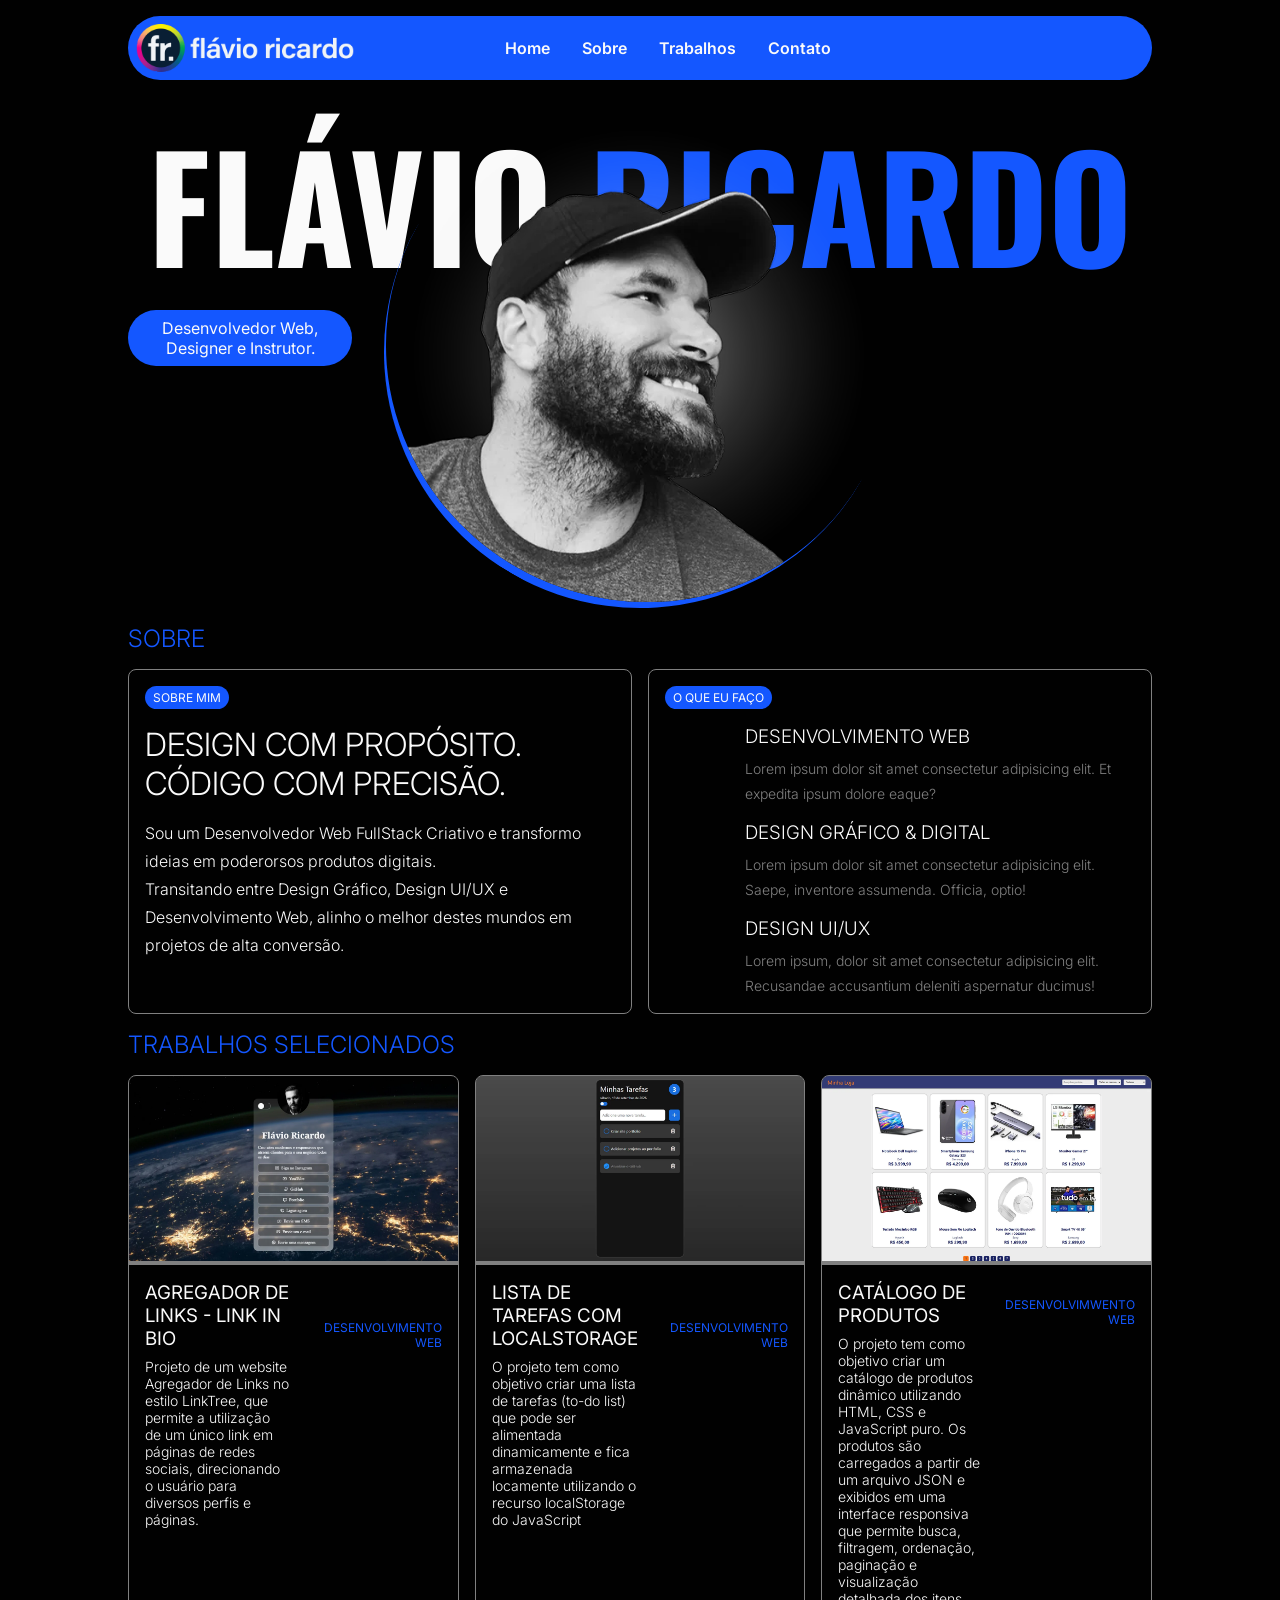
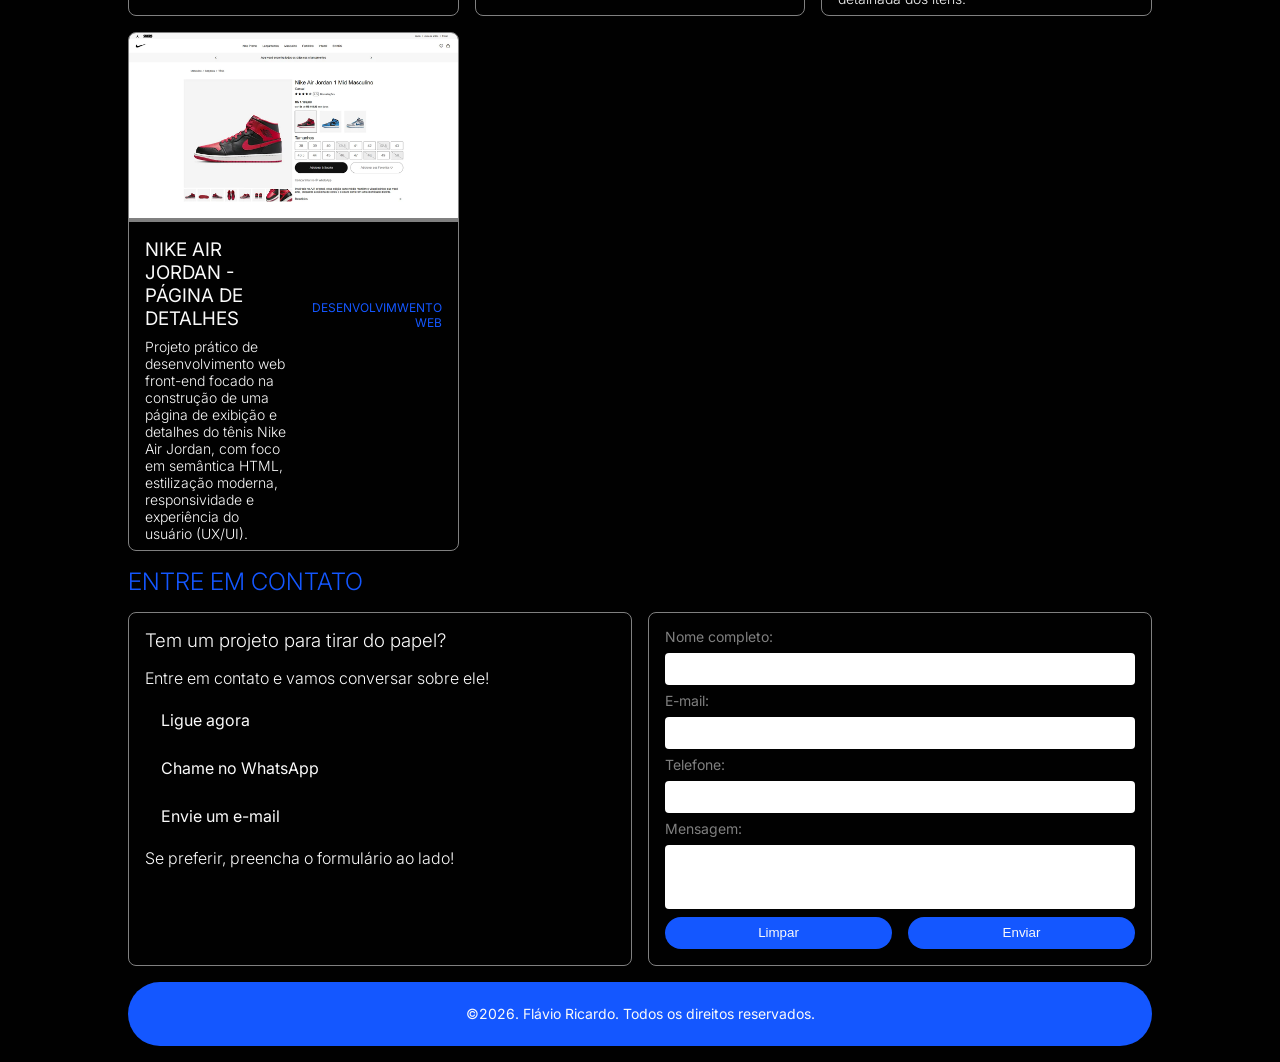
==== commit 6aa340f4: "feat(responsividade): atualiza responsividade do projeto para versão mobile" ====
--- a/index.html
+++ b/index.html
@@ -46,7 +46,6 @@
 </head>
 
 <body>
-    <div class="showSize"></div>
     <header>
         <div class="logo">
             <img src="assets/flavio-ricardo-logo-300.webp" alt="">
@@ -180,16 +179,6 @@
     <footer>
         <p>&copy;<span id="year"></span>. Flávio Ricardo. Todos os direitos reservados.</p>
     </footer>
-    <script>
-        function mostraTamanho() {
-            const largura = window.innerWidth
-            const altura = window.innerHeight
-            const texto = document.querySelector('.showSize')
-            texto.innerHTML = `Width: ${largura}`
-        }
-        mostraTamanho()
-        window.addEventListener('resize', mostraTamanho)
-    </script>
 </body>
 
 </html>
--- a/css/style.css
+++ b/css/style.css
@@ -648,24 +648,6 @@
     }
 }
 
-.showSize {
-    width: fit-content;
-    height: 3rem;
-    padding: 0 1rem;
-    background-color: yellow;
-    display: flex;
-    align-items: center;
-    justify-content: center;
-    position: fixed;
-    top: 0;
-    left: 50%;
-    transform: translateX(-50%);
-    color: black;
-    font-size: 1.5rem;
-    font-family: var(--inter);
-    z-index: 9999;
-}
-
 @media(min-width: 1921px) {
     html {
         font-size: 24px;
@@ -750,8 +732,16 @@
             display: flex;
             flex-direction: column;
 
-            .whatido ul li {
-                padding: 1rem 0 0 0;
+            .about,
+            .whatido {
+                h2 {
+                    width: 100%;
+                }
+
+                ul li {
+                    padding: 1rem 0 0 0;
+                    grid-template-rows: repeat(2, auto);
+                }
             }
         }
 
@@ -771,5 +761,43 @@
 }
 
 /* Tablet Vertical / Smartphone Horizontal 576px
-* Smartphone 360px 
-*/+* Smartphone 360px */
+@media(max-width:576px) {
+    main {
+        .hero {
+            height: 16rem;
+
+            h1 {
+                font-size: 4rem;
+            }
+
+            .lead {
+                width: 10rem;
+                font-size: .75rem;
+            }
+
+            .foto {
+                width: 12rem;
+                height: 12rem;
+                top: 4rem;
+            }
+        }
+
+        .sobre {
+            .about {
+                h2 {
+                    font-size: 1.5rem;
+                }
+            }
+        }
+
+        .trabalhos .cards {
+            grid-template-columns: 1fr;
+        }
+
+        .contato {
+            display: flex;
+            flex-direction: column;
+        }
+    }
+}
